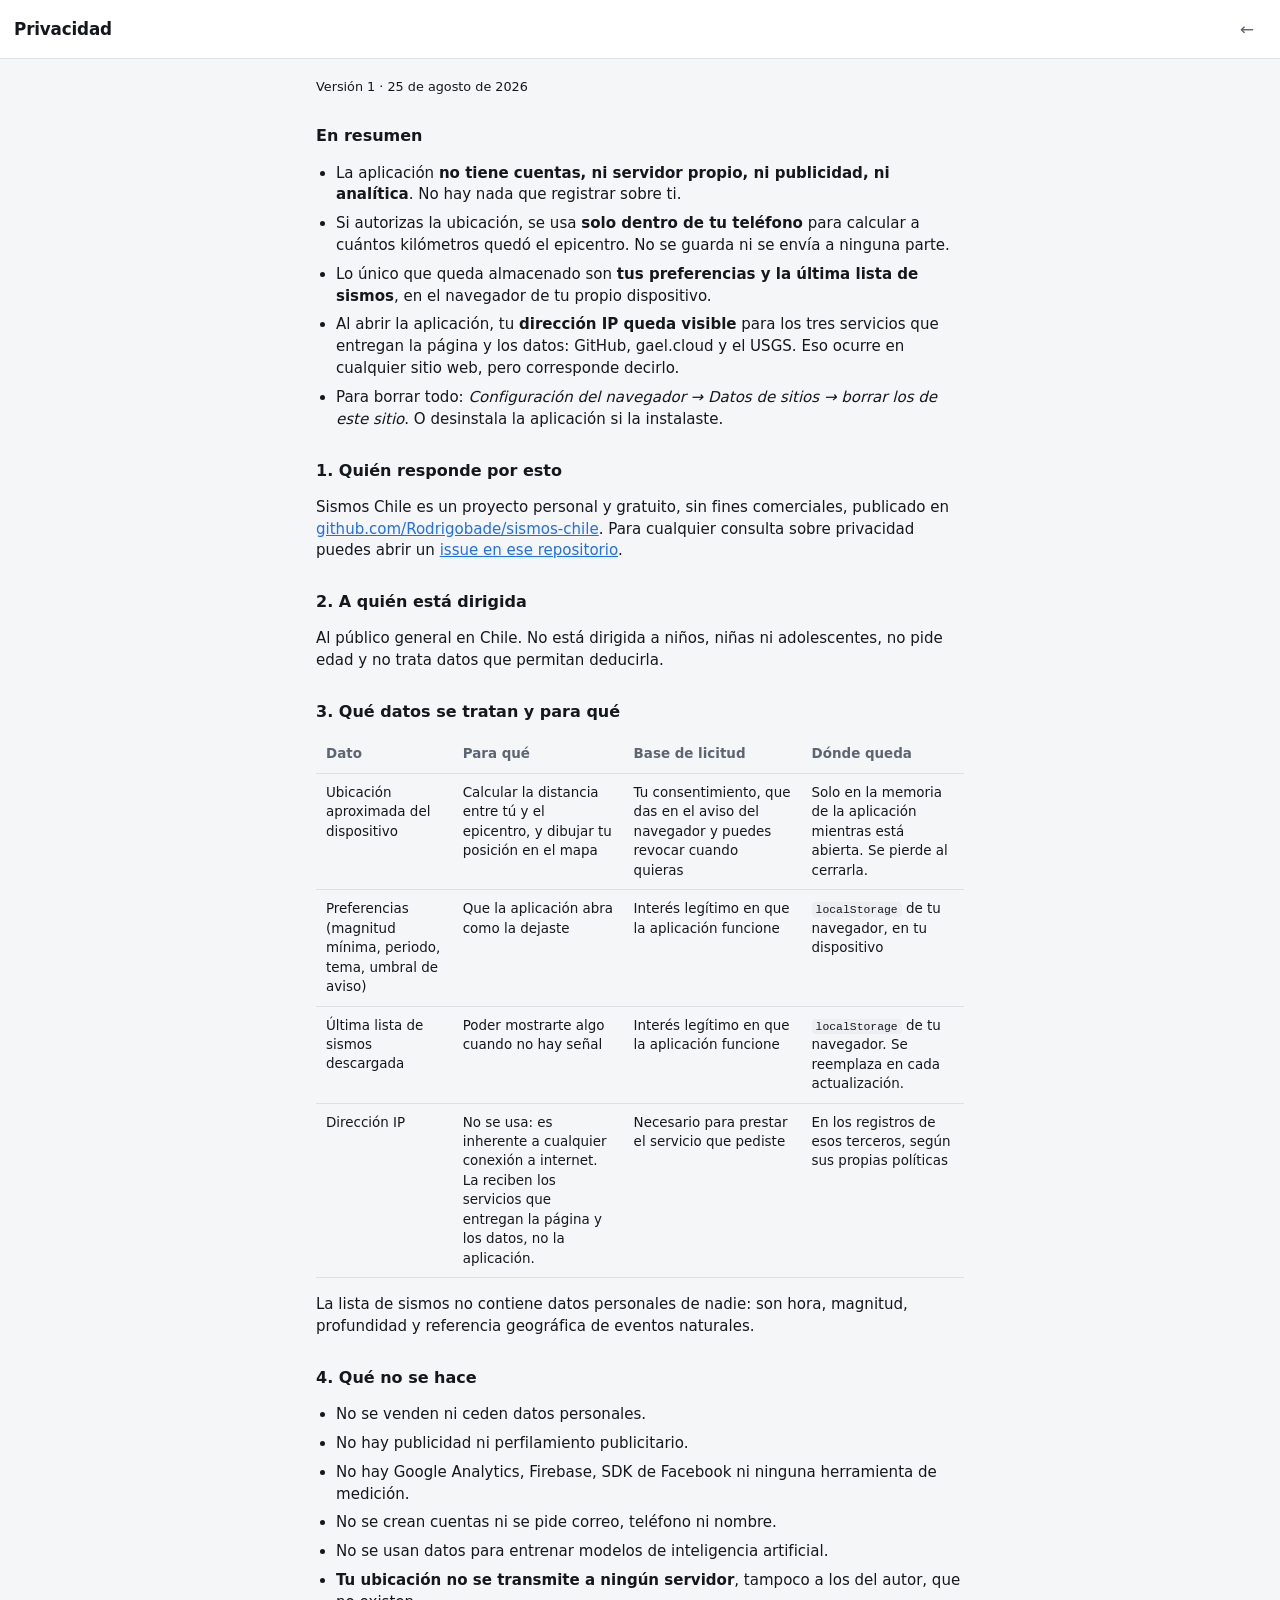
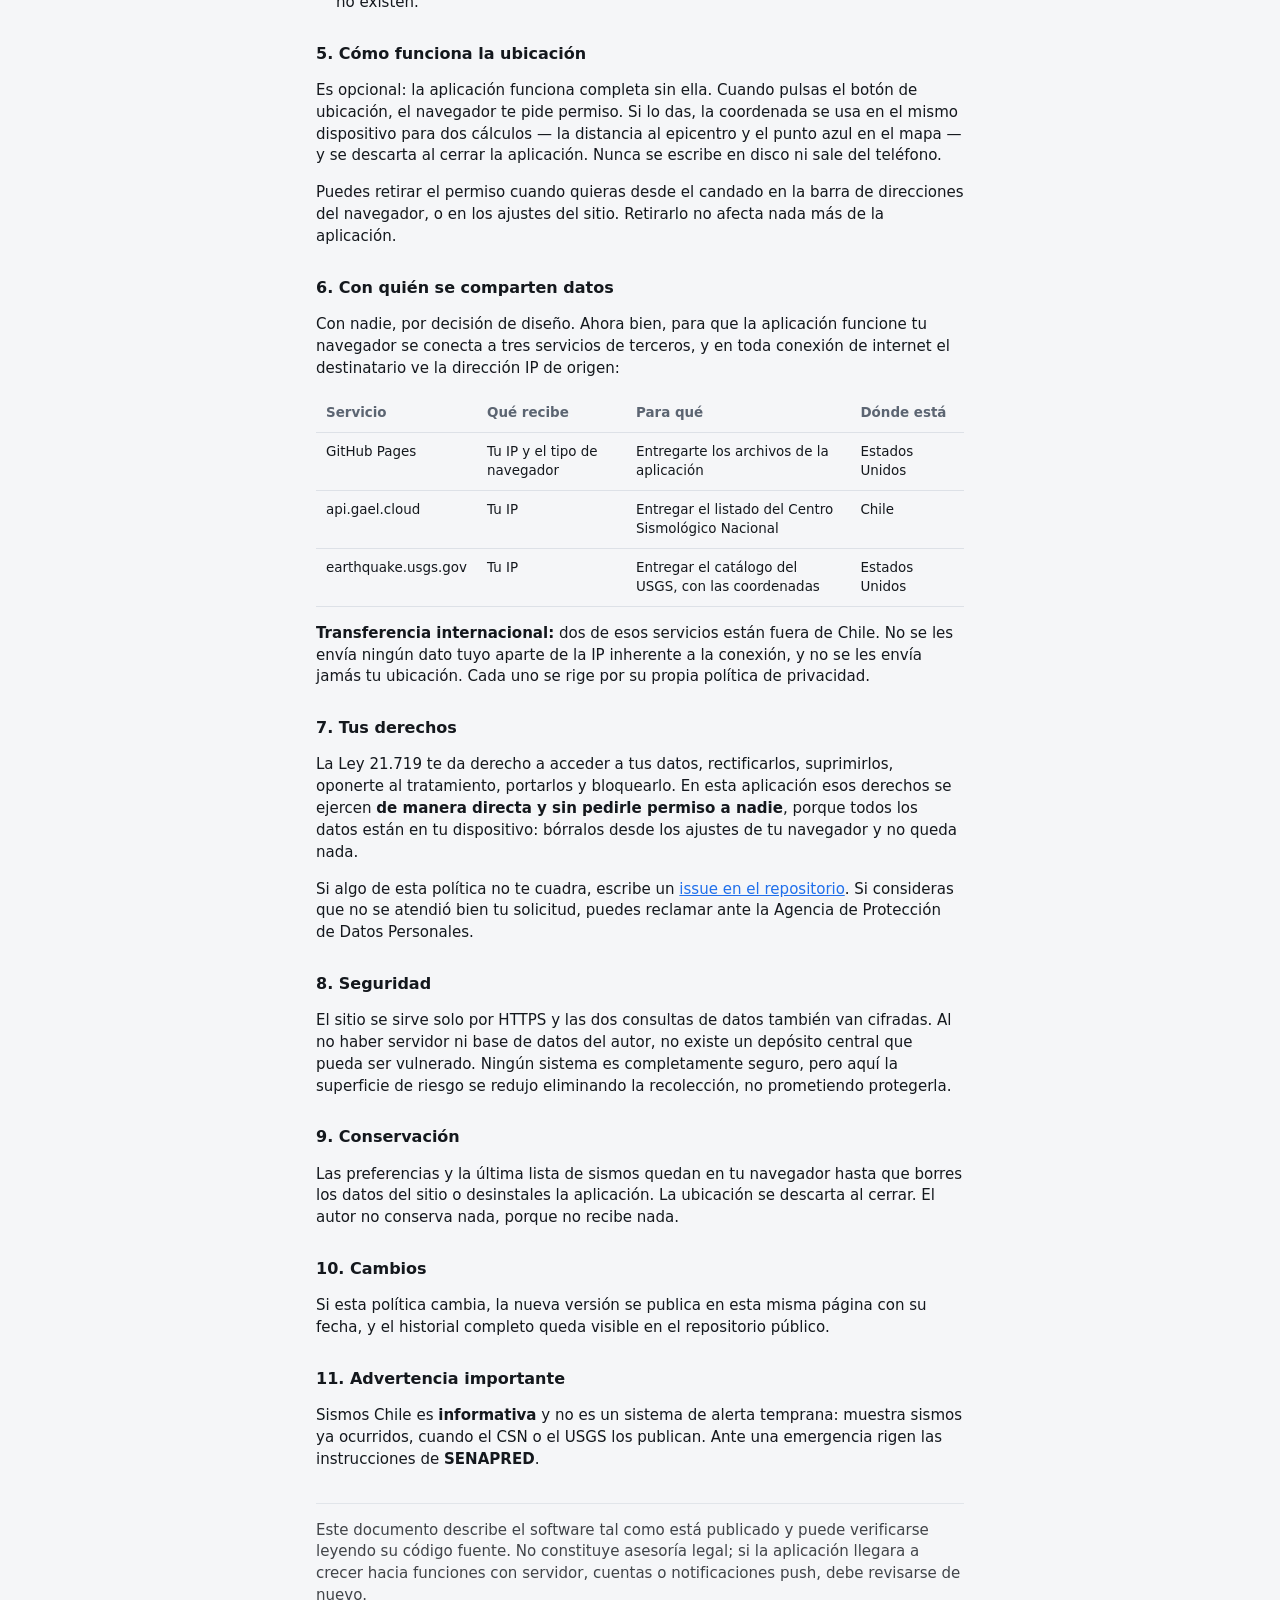
==== privacidad.html @ 43cea72b "feat: aviso de privacidad y consentimiento informado de ubicacion Pagina de privacidad derivada del " ====
<!DOCTYPE html>
<html lang="es-CL">
<head>
<meta charset="utf-8">
<meta name="viewport" content="width=device-width, initial-scale=1, viewport-fit=cover">
<title>Privacidad · Sismos Chile</title>
<meta name="description" content="Qué datos toca la aplicación Sismos Chile y qué no hace con ellos.">
<meta name="theme-color" content="#0f1216">
<link rel="icon" href="icono.svg" type="image/svg+xml">
<link rel="stylesheet" href="app.css">
</head>
<body>

<header class="barra">
  <h1>Privacidad</h1>
  <div class="barra-btns"><a class="icono" href="./" title="Volver" aria-label="Volver">←</a></div>
</header>

<main class="texto">

<p class="fecha">Versión 1 · 25 de agosto de 2026</p>

<h2>En resumen</h2>
<ul class="resumen-lista">
  <li>La aplicación <strong>no tiene cuentas, ni servidor propio, ni publicidad, ni analítica</strong>.
      No hay nada que registrar sobre ti.</li>
  <li>Si autorizas la ubicación, se usa <strong>solo dentro de tu teléfono</strong> para calcular a
      cuántos kilómetros quedó el epicentro. No se guarda ni se envía a ninguna parte.</li>
  <li>Lo único que queda almacenado son <strong>tus preferencias y la última lista de sismos</strong>,
      en el navegador de tu propio dispositivo.</li>
  <li>Al abrir la aplicación, tu <strong>dirección IP queda visible</strong> para los tres servicios
      que entregan la página y los datos: GitHub, gael.cloud y el USGS. Eso ocurre en cualquier
      sitio web, pero corresponde decirlo.</li>
  <li>Para borrar todo: <em>Configuración del navegador → Datos de sitios → borrar los de este
      sitio</em>. O desinstala la aplicación si la instalaste.</li>
</ul>

<h2>1. Quién responde por esto</h2>
<p>Sismos Chile es un proyecto personal y gratuito, sin fines comerciales, publicado en
   <a href="https://github.com/Rodrigobade/sismos-chile">github.com/Rodrigobade/sismos-chile</a>.
   Para cualquier consulta sobre privacidad puedes abrir un
   <a href="https://github.com/Rodrigobade/sismos-chile/issues">issue en ese repositorio</a>.</p>

<h2>2. A quién está dirigida</h2>
<p>Al público general en Chile. No está dirigida a niños, niñas ni adolescentes, no pide edad y no
   trata datos que permitan deducirla.</p>

<h2>3. Qué datos se tratan y para qué</h2>

<div class="tabla-scroll">
<table>
<thead>
  <tr><th>Dato</th><th>Para qué</th><th>Base de licitud</th><th>Dónde queda</th></tr>
</thead>
<tbody>
  <tr>
    <td>Ubicación aproximada del dispositivo</td>
    <td>Calcular la distancia entre tú y el epicentro, y dibujar tu posición en el mapa</td>
    <td>Tu consentimiento, que das en el aviso del navegador y puedes revocar cuando quieras</td>
    <td>Solo en la memoria de la aplicación mientras está abierta. Se pierde al cerrarla.</td>
  </tr>
  <tr>
    <td>Preferencias (magnitud mínima, periodo, tema, umbral de aviso)</td>
    <td>Que la aplicación abra como la dejaste</td>
    <td>Interés legítimo en que la aplicación funcione</td>
    <td><code>localStorage</code> de tu navegador, en tu dispositivo</td>
  </tr>
  <tr>
    <td>Última lista de sismos descargada</td>
    <td>Poder mostrarte algo cuando no hay señal</td>
    <td>Interés legítimo en que la aplicación funcione</td>
    <td><code>localStorage</code> de tu navegador. Se reemplaza en cada actualización.</td>
  </tr>
  <tr>
    <td>Dirección IP</td>
    <td>No se usa: es inherente a cualquier conexión a internet. La reciben los servicios
        que entregan la página y los datos, no la aplicación.</td>
    <td>Necesario para prestar el servicio que pediste</td>
    <td>En los registros de esos terceros, según sus propias políticas</td>
  </tr>
</tbody>
</table>
</div>

<p>La lista de sismos no contiene datos personales de nadie: son hora, magnitud, profundidad y
   referencia geográfica de eventos naturales.</p>

<h2>4. Qué no se hace</h2>
<ul>
  <li>No se venden ni ceden datos personales.</li>
  <li>No hay publicidad ni perfilamiento publicitario.</li>
  <li>No hay Google Analytics, Firebase, SDK de Facebook ni ninguna herramienta de medición.</li>
  <li>No se crean cuentas ni se pide correo, teléfono ni nombre.</li>
  <li>No se usan datos para entrenar modelos de inteligencia artificial.</li>
  <li><strong>Tu ubicación no se transmite a ningún servidor</strong>, tampoco a los del autor,
      que no existen.</li>
</ul>

<h2>5. Cómo funciona la ubicación</h2>
<p>Es opcional: la aplicación funciona completa sin ella. Cuando pulsas el botón de ubicación, el
   navegador te pide permiso. Si lo das, la coordenada se usa en el mismo dispositivo para dos
   cálculos — la distancia al epicentro y el punto azul en el mapa — y se descarta al cerrar la
   aplicación. Nunca se escribe en disco ni sale del teléfono.</p>
<p>Puedes retirar el permiso cuando quieras desde el candado en la barra de direcciones del
   navegador, o en los ajustes del sitio. Retirarlo no afecta nada más de la aplicación.</p>

<h2>6. Con quién se comparten datos</h2>
<p>Con nadie, por decisión de diseño. Ahora bien, para que la aplicación funcione tu navegador se
   conecta a tres servicios de terceros, y en toda conexión de internet el destinatario ve la
   dirección IP de origen:</p>

<div class="tabla-scroll">
<table>
<thead>
  <tr><th>Servicio</th><th>Qué recibe</th><th>Para qué</th><th>Dónde está</th></tr>
</thead>
<tbody>
  <tr>
    <td>GitHub Pages</td><td>Tu IP y el tipo de navegador</td>
    <td>Entregarte los archivos de la aplicación</td><td>Estados Unidos</td>
  </tr>
  <tr>
    <td>api.gael.cloud</td><td>Tu IP</td>
    <td>Entregar el listado del Centro Sismológico Nacional</td><td>Chile</td>
  </tr>
  <tr>
    <td>earthquake.usgs.gov</td><td>Tu IP</td>
    <td>Entregar el catálogo del USGS, con las coordenadas</td><td>Estados Unidos</td>
  </tr>
</tbody>
</table>
</div>

<p><strong>Transferencia internacional:</strong> dos de esos servicios están fuera de Chile. No se
   les envía ningún dato tuyo aparte de la IP inherente a la conexión, y no se les envía jamás tu
   ubicación. Cada uno se rige por su propia política de privacidad.</p>

<h2>7. Tus derechos</h2>
<p>La Ley 21.719 te da derecho a acceder a tus datos, rectificarlos, suprimirlos, oponerte al
   tratamiento, portarlos y bloquearlo. En esta aplicación esos derechos se ejercen <strong>de
   manera directa y sin pedirle permiso a nadie</strong>, porque todos los datos están en tu
   dispositivo: bórralos desde los ajustes de tu navegador y no queda nada.</p>
<p>Si algo de esta política no te cuadra, escribe un
   <a href="https://github.com/Rodrigobade/sismos-chile/issues">issue en el repositorio</a>.
   Si consideras que no se atendió bien tu solicitud, puedes reclamar ante la Agencia de
   Protección de Datos Personales.</p>

<h2>8. Seguridad</h2>
<p>El sitio se sirve solo por HTTPS y las dos consultas de datos también van cifradas. Al no haber
   servidor ni base de datos del autor, no existe un depósito central que pueda ser vulnerado.
   Ningún sistema es completamente seguro, pero aquí la superficie de riesgo se redujo eliminando
   la recolección, no prometiendo protegerla.</p>

<h2>9. Conservación</h2>
<p>Las preferencias y la última lista de sismos quedan en tu navegador hasta que borres los datos
   del sitio o desinstales la aplicación. La ubicación se descarta al cerrar. El autor no conserva
   nada, porque no recibe nada.</p>

<h2>10. Cambios</h2>
<p>Si esta política cambia, la nueva versión se publica en esta misma página con su fecha, y el
   historial completo queda visible en el repositorio público.</p>

<h2>11. Advertencia importante</h2>
<p>Sismos Chile es <strong>informativa</strong> y no es un sistema de alerta temprana: muestra
   sismos ya ocurridos, cuando el CSN o el USGS los publican. Ante una emergencia rigen las
   instrucciones de <strong>SENAPRED</strong>.</p>

<p class="fina aviso">Este documento describe el software tal como está publicado y puede
   verificarse leyendo su código fuente. No constituye asesoría legal; si la aplicación llegara a
   crecer hacia funciones con servidor, cuentas o notificaciones push, debe revisarse de nuevo.</p>

</main>
</body>
</html>
---- app.css ----
/* app.css — Sismos Chile */

:root {
  --fondo: #f5f6f8;
  --superficie: #ffffff;
  --superficie-2: #eceef2;
  --texto: #14181d;
  --texto-2: #5c6572;
  --borde: #dde1e7;
  --acento: #1f6feb;
  --mar: #dfe6ee;
  --tierra: #c9d2dc;
  --n1: #4f9d69;
  --n2: #b9a227;
  --n3: #d9822b;
  --n4: #d95c2b;
  --n5: #c62f2f;
  --n6: #8b1a5a;
  --sombra: 0 1px 3px rgba(20,24,29,.10), 0 6px 20px rgba(20,24,29,.06);
}

@media (prefers-color-scheme: dark) {
  :root:not([data-tema="light"]) {
    --fondo: #0f1216;
    --superficie: #171c22;
    --superficie-2: #1f262e;
    --texto: #e8ecf1;
    --texto-2: #98a3b0;
    --borde: #2a323b;
    --acento: #5a9bff;
    --mar: #131920;
    --tierra: #2b3540;
    --n1: #58b47a;
    --n2: #d4bb37;
    --n3: #eb9a45;
    --n4: #f0703c;
    --n5: #e64848;
    --n6: #e0508f;
    --sombra: 0 1px 3px rgba(0,0,0,.5), 0 8px 24px rgba(0,0,0,.35);
  }
}

:root[data-tema="dark"] {
  --fondo: #0f1216;
  --superficie: #171c22;
  --superficie-2: #1f262e;
  --texto: #e8ecf1;
  --texto-2: #98a3b0;
  --borde: #2a323b;
  --acento: #5a9bff;
  --mar: #131920;
  --tierra: #2b3540;
  --n1: #58b47a;
  --n2: #d4bb37;
  --n3: #eb9a45;
  --n4: #f0703c;
  --n5: #e64848;
  --n6: #e0508f;
  --sombra: 0 1px 3px rgba(0,0,0,.5), 0 8px 24px rgba(0,0,0,.35);
}

* { box-sizing: border-box; }

body {
  margin: 0;
  padding: 0 0 env(safe-area-inset-bottom);
  background: var(--fondo);
  color: var(--texto);
  font: 16px/1.45 system-ui, -apple-system, "Segoe UI", Roboto, sans-serif;
  -webkit-text-size-adjust: 100%;
}

main { max-width: 720px; margin: 0 auto; padding: 0 14px 32px; }

/* ---- barra ---- */

.barra {
  position: sticky; top: 0; z-index: 10;
  display: flex; align-items: center; justify-content: space-between;
  gap: 10px;
  padding: max(10px, env(safe-area-inset-top)) 14px 10px;
  background: var(--superficie);
  border-bottom: 1px solid var(--borde);
}

.barra h1 { margin: 0; font-size: 1.05rem; font-weight: 650; letter-spacing: -.01em; }
.barra-btns { display: flex; gap: 4px; }

.icono {
  width: 38px; height: 38px;
  display: grid; place-items: center;
  font-size: 1.05rem; line-height: 1;
  color: var(--texto-2);
  background: transparent;
  border: 1px solid transparent;
  border-radius: 10px;
  cursor: pointer;
}
.icono:hover, .icono:focus-visible { background: var(--superficie-2); color: var(--texto); }

.estado {
  max-width: 720px;
  margin: 0 auto;
  padding: 8px 14px 0;
  font-size: .8rem;
  color: var(--texto-2);
  min-height: 1.6em;
}
.estado.alerta { color: var(--n4); }

/* ---- último sismo ---- */

.resumen { margin: 12px 0 16px; }

.ultimo {
  display: grid;
  grid-template-columns: auto 1fr;
  grid-template-areas: "mag etq" "mag lugar" "mag meta";
  gap: 0 16px;
  width: 100%;
  padding: 16px 18px;
  text-align: left;
  background: var(--superficie);
  border: 1px solid var(--borde);
  border-left: 5px solid var(--nivel, var(--borde));
  border-radius: 14px;
  box-shadow: var(--sombra);
  color: inherit;
  cursor: pointer;
  font: inherit;
}
.ultimo.n1 { --nivel: var(--n1); } .ultimo.n2 { --nivel: var(--n2); }
.ultimo.n3 { --nivel: var(--n3); } .ultimo.n4 { --nivel: var(--n4); }
.ultimo.n5 { --nivel: var(--n5); } .ultimo.n6 { --nivel: var(--n6); }

.ultimo-etq   { grid-area: etq; font-size: .72rem; text-transform: uppercase;
                letter-spacing: .08em; color: var(--texto-2); }
.ultimo-mag   { grid-area: mag; align-self: center;
                font-size: 2.9rem; font-weight: 700; line-height: 1;
                font-variant-numeric: tabular-nums; color: var(--nivel); }
.ultimo-lugar { grid-area: lugar; font-size: 1.05rem; font-weight: 600; margin: 2px 0; }
.ultimo-meta  { grid-area: meta; font-size: .82rem; color: var(--texto-2); }
.dist { color: var(--acento); }

.conteo { margin: 10px 2px 0; font-size: .8rem; color: var(--texto-2); }
.vacio  { color: var(--texto-2); font-size: .9rem; }

/* ---- mapa ---- */

.mapa-caja {
  position: relative;
  background: var(--mar);
  border: 1px solid var(--borde);
  border-radius: 14px;
  overflow: hidden;
  margin-bottom: 16px;
}

#mapa {
  display: block;
  width: 100%;
  height: min(58vh, 460px);
  touch-action: none;
  cursor: grab;
}

.tierra { fill: var(--tierra); stroke: var(--borde); stroke-width: .6; }
.ciudad { fill: var(--texto-2); opacity: .65; }
.etq    { fill: var(--texto-2); font-size: 7px; opacity: .8;
          font-family: system-ui, sans-serif; }

.pt { stroke: var(--fondo); stroke-width: .5; cursor: pointer; }
.pt.n1 { fill: var(--n1); } .pt.n2 { fill: var(--n2); } .pt.n3 { fill: var(--n3); }
.pt.n4 { fill: var(--n4); } .pt.n5 { fill: var(--n5); } .pt.n6 { fill: var(--n6); }
.pt.estimado { fill-opacity: .35; stroke: currentColor; stroke-dasharray: 1 1; }
.pt.n1.estimado { color: var(--n1); } .pt.n2.estimado { color: var(--n2); }
.pt.n3.estimado { color: var(--n3); } .pt.n4.estimado { color: var(--n4); }
.pt.n5.estimado { color: var(--n5); } .pt.n6.estimado { color: var(--n6); }

.yo { fill: var(--acento); stroke: var(--superficie); stroke-width: 1; }

.mapa-btns {
  position: absolute; top: 8px; right: 8px;
  display: flex; flex-direction: column; gap: 4px;
}
.mapa-btns .icono {
  width: 32px; height: 32px;
  background: var(--superficie);
  border: 1px solid var(--borde);
}

.leyenda {
  position: absolute; left: 8px; bottom: 8px;
  display: flex; gap: 10px;
  margin: 0; padding: 6px 9px;
  list-style: none;
  font-size: .68rem;
  color: var(--texto-2);
  background: var(--superficie);
  border: 1px solid var(--borde);
  border-radius: 8px;
}
.leyenda li { display: flex; align-items: center; gap: 4px; }
.leyenda i { width: 8px; height: 8px; border-radius: 50%; }
.leyenda .n1 { background: var(--n1); } .leyenda .n2 { background: var(--n2); }
.leyenda .n3 { background: var(--n3); } .leyenda .n4 { background: var(--n4); }
.leyenda .n5 { background: var(--n5); }

/* ---- filtros ---- */

.filtros {
  display: grid;
  grid-template-columns: 1fr 1fr;
  gap: 12px;
  margin-bottom: 14px;
}
@media (max-width: 460px) { .filtros { grid-template-columns: 1fr; } }

.filtro { display: block; font-size: .8rem; color: var(--texto-2); }
.filtro > span { display: block; margin-bottom: 5px; }
.filtro b { color: var(--texto); font-variant-numeric: tabular-nums; }
.filtro input[type=range] { width: 100%; accent-color: var(--acento); }
.filtro select {
  width: 100%; padding: 9px 10px;
  font: inherit; font-size: .9rem;
  color: var(--texto);
  background: var(--superficie);
  border: 1px solid var(--borde);
  border-radius: 9px;
}

.check { display: flex; align-items: flex-start; gap: 9px; margin: 14px 0; font-size: .9rem; }
.check input { margin-top: 3px; accent-color: var(--acento); }

/* ---- lista ---- */

.lista {
  background: var(--superficie);
  border: 1px solid var(--borde);
  border-radius: 14px;
  overflow: hidden;
}

.fila {
  display: flex; align-items: center; gap: 12px;
  width: 100%;
  padding: 11px 14px;
  text-align: left;
  background: none;
  border: 0;
  border-bottom: 1px solid var(--borde);
  color: inherit;
  font: inherit;
  cursor: pointer;
}
.fila:last-child { border-bottom: 0; }
.fila:hover, .fila:focus-visible { background: var(--superficie-2); }

.mag {
  flex: 0 0 46px;
  padding: 5px 0;
  text-align: center;
  font-size: 1rem; font-weight: 700;
  font-variant-numeric: tabular-nums;
  color: #fff;
  border-radius: 8px;
}
.mag.n1 { background: var(--n1); } .mag.n2 { background: var(--n2); }
.mag.n3 { background: var(--n3); } .mag.n4 { background: var(--n4); }
.mag.n5 { background: var(--n5); } .mag.n6 { background: var(--n6); }

.fila-txt { flex: 1 1 auto; min-width: 0; display: block; }
.lugar { display: block; font-size: .93rem; font-weight: 550;
         overflow: hidden; text-overflow: ellipsis; white-space: nowrap; }
.meta  { display: block; font-size: .76rem; color: var(--texto-2); }
.hace  { flex: 0 0 auto; font-size: .74rem; color: var(--texto-2); white-space: nowrap; }

.badge {
  display: inline-block;
  padding: 0 5px;
  font-size: .64rem; font-weight: 600; letter-spacing: .04em;
  color: var(--texto-2);
  background: var(--superficie-2);
  border: 1px solid var(--borde);
  border-radius: 5px;
}

/* ---- pie ---- */

footer {
  max-width: 720px;
  margin: 0 auto;
  padding: 0 14px 40px;
  font-size: .76rem;
  color: var(--texto-2);
}
footer p { margin: 0 0 8px; }
.fina { opacity: .8; }

/* ---- diálogos ---- */

dialog {
  width: min(520px, calc(100vw - 24px));
  padding: 22px;
  color: var(--texto);
  background: var(--superficie);
  border: 1px solid var(--borde);
  border-radius: 16px;
  box-shadow: var(--sombra);
}
dialog::backdrop { background: rgba(0,0,0,.5); }
dialog h2 { margin: 0 0 12px; font-size: 1.05rem; }

.cerrar {
  position: absolute; top: 10px; right: 12px;
  width: 32px; height: 32px;
  font-size: 1.3rem; line-height: 1;
  color: var(--texto-2);
  background: none; border: 0; border-radius: 8px;
  cursor: pointer;
}
.cerrar:hover { background: var(--superficie-2); }

.det-cab { display: flex; align-items: baseline; gap: 10px; margin-bottom: 6px; }
.det-cab.n1 { --nivel: var(--n1); } .det-cab.n2 { --nivel: var(--n2); }
.det-cab.n3 { --nivel: var(--n3); } .det-cab.n4 { --nivel: var(--n4); }
.det-cab.n5 { --nivel: var(--n5); } .det-cab.n6 { --nivel: var(--n6); }
.det-mag { font-size: 2.6rem; font-weight: 700; line-height: 1;
           font-variant-numeric: tabular-nums; color: var(--nivel); }
.det-nivel { font-size: .85rem; text-transform: uppercase; letter-spacing: .07em;
             color: var(--nivel); }

#detalle h2 { margin: 0 0 14px; font-size: 1.1rem; }
dl { margin: 0; }
.dato { display: flex; justify-content: space-between; gap: 14px;
        padding: 9px 0; border-bottom: 1px solid var(--borde); }
.dato dt { font-size: .84rem; color: var(--texto-2); }
.dato dd { margin: 0; font-size: .9rem; text-align: right;
           font-variant-numeric: tabular-nums; }
.dato em { color: var(--texto-2); font-size: .8rem; }

.det-acciones { display: flex; gap: 8px; margin-top: 16px; }
.btn {
  flex: 1;
  padding: 11px 14px;
  text-align: center; text-decoration: none;
  font: inherit; font-size: .9rem; font-weight: 550;
  color: var(--texto);
  background: var(--superficie-2);
  border: 1px solid var(--borde);
  border-radius: 10px;
  cursor: pointer;
}
.btn:hover { border-color: var(--acento); color: var(--acento); }

/* ---- página de privacidad ---- */

.texto { max-width: 680px; margin: 0 auto; padding: 6px 16px 48px; font-size: .94rem; }
.texto h2 { margin: 28px 0 10px; font-size: 1rem; font-weight: 650; }
.texto p, .texto li { color: var(--texto); }
.texto ul { padding-left: 20px; }
.texto li { margin-bottom: 7px; }
.texto a { color: var(--acento); }
.texto code { padding: 1px 4px; font-size: .85em;
              background: var(--superficie-2); border-radius: 4px; }
.fecha { color: var(--texto-2); font-size: .8rem; }
.resumen-lista { padding-left: 20px; }
.aviso { margin-top: 32px; padding-top: 16px; border-top: 1px solid var(--borde); }

.tabla-scroll { overflow-x: auto; margin: 12px 0 16px; }
.texto table { width: 100%; min-width: 520px; border-collapse: collapse; font-size: .84rem; }
.texto th, .texto td { padding: 9px 10px; text-align: left; vertical-align: top;
                       border-bottom: 1px solid var(--borde); }
.texto th { color: var(--texto-2); font-weight: 600; white-space: nowrap; }

.barra a.icono { text-decoration: none; }

@media (prefers-reduced-motion: no-preference) {
  .fila, .btn, .icono { transition: background-color .12s ease, color .12s ease; }
}
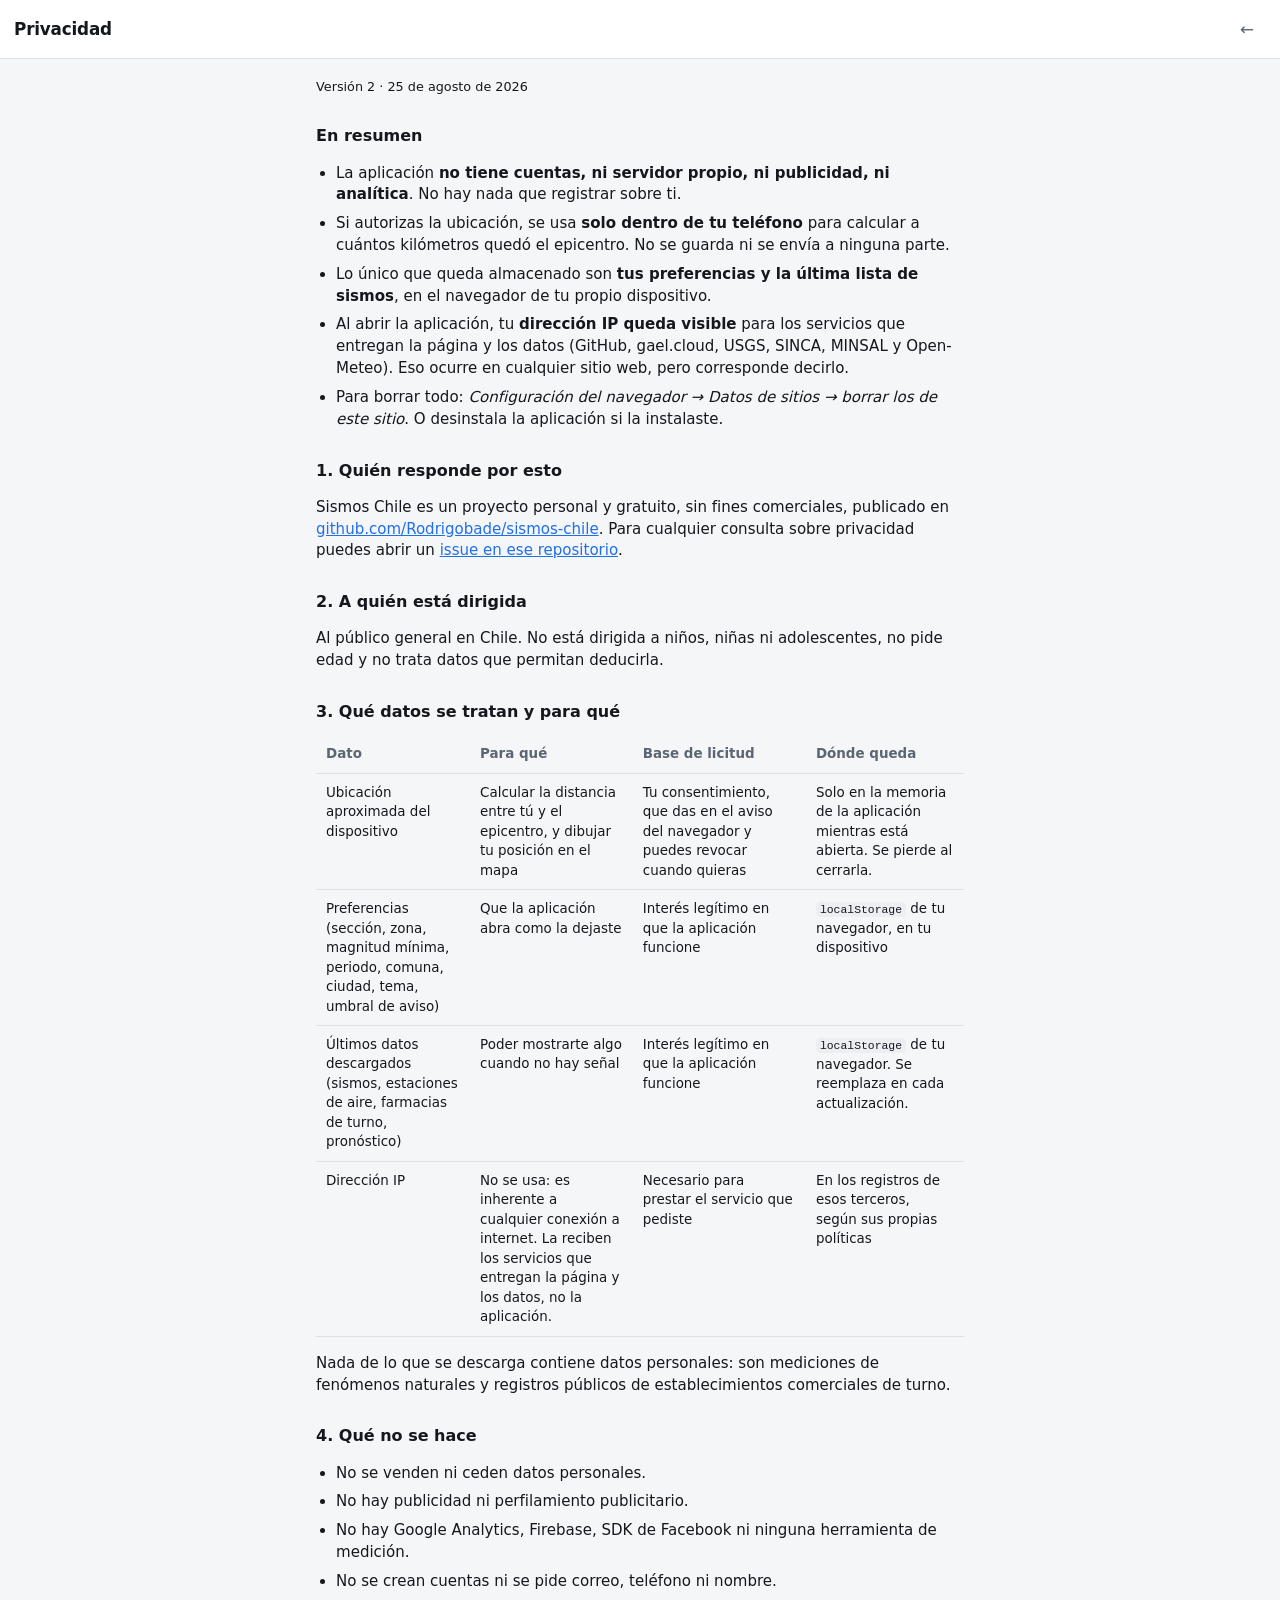
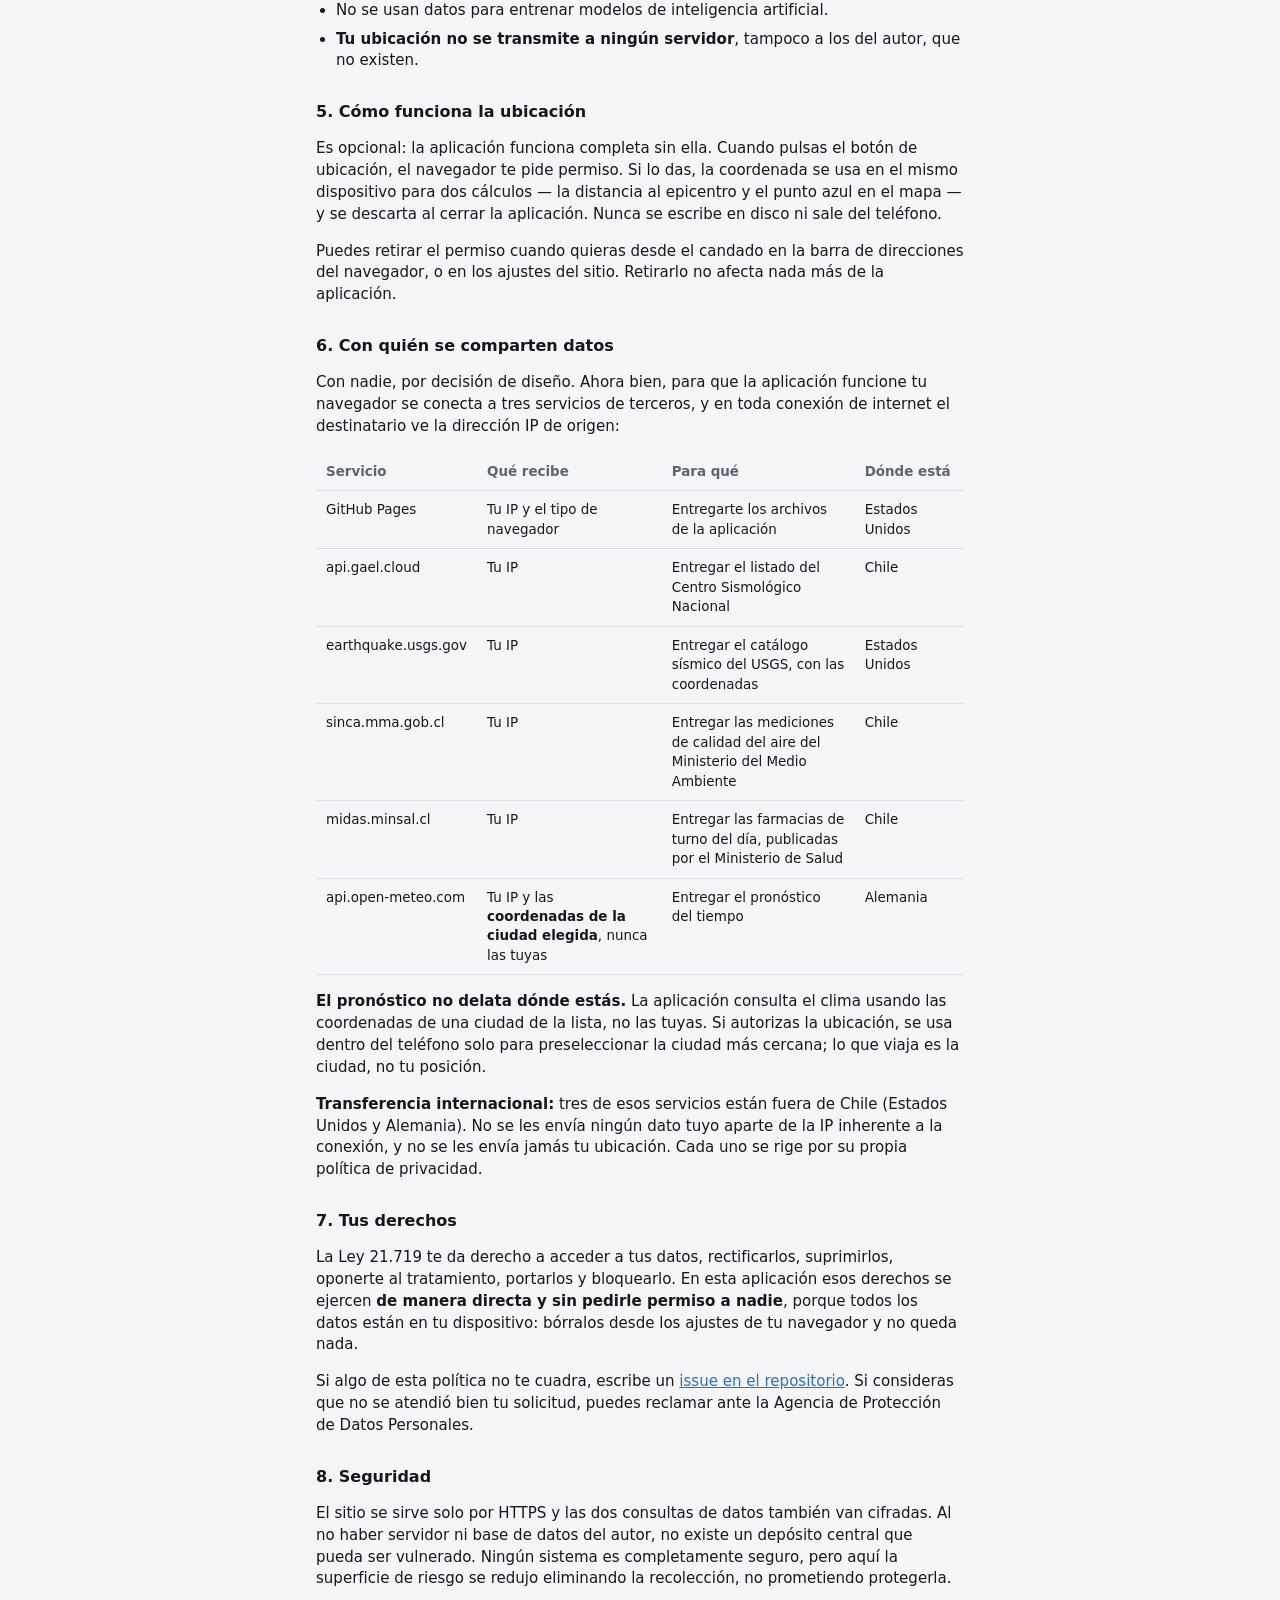
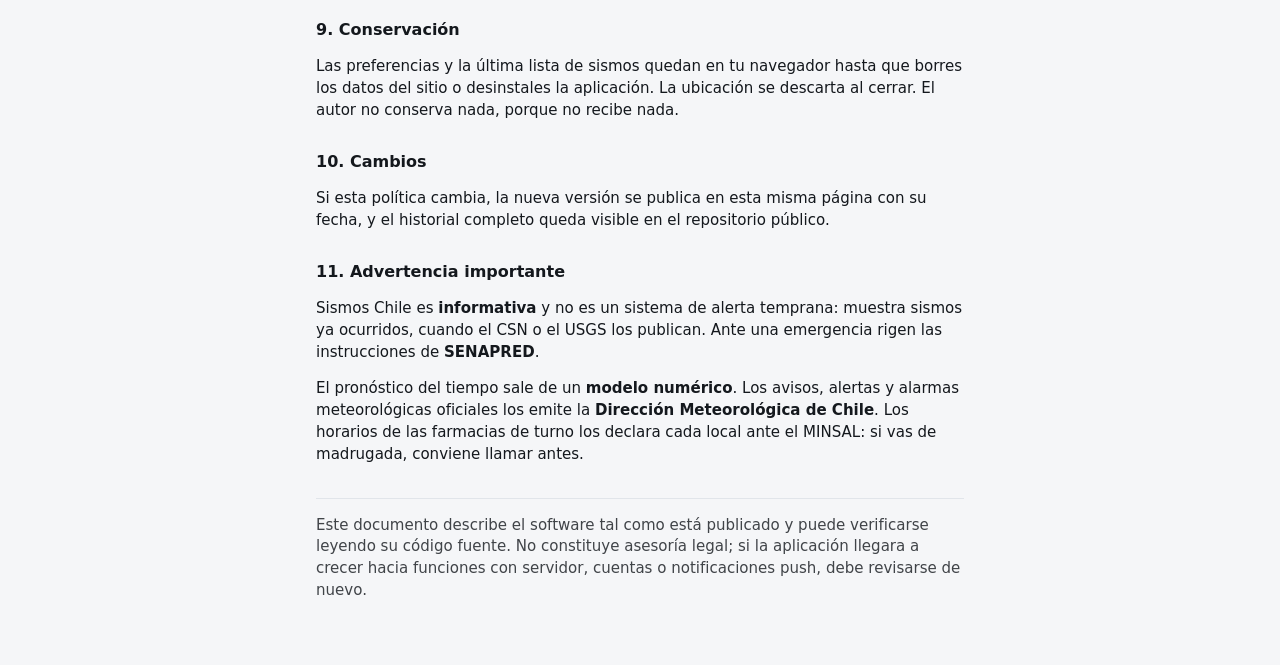
==== commit 72b8809d: "feat: farmacias de turno, clima y sismos del mundo Las secciones ahora se inscriben solas con regist" ====
--- a/privacidad.html
+++ b/privacidad.html
@@ -18,7 +18,7 @@
 
 <main class="texto">
 
-<p class="fecha">Versión 1 · 25 de agosto de 2026</p>
+<p class="fecha">Versión 2 · 25 de agosto de 2026</p>
 
 <h2>En resumen</h2>
 <ul class="resumen-lista">
@@ -28,9 +28,9 @@
       cuántos kilómetros quedó el epicentro. No se guarda ni se envía a ninguna parte.</li>
   <li>Lo único que queda almacenado son <strong>tus preferencias y la última lista de sismos</strong>,
       en el navegador de tu propio dispositivo.</li>
-  <li>Al abrir la aplicación, tu <strong>dirección IP queda visible</strong> para los tres servicios
-      que entregan la página y los datos: GitHub, gael.cloud y el USGS. Eso ocurre en cualquier
-      sitio web, pero corresponde decirlo.</li>
+  <li>Al abrir la aplicación, tu <strong>dirección IP queda visible</strong> para los servicios
+      que entregan la página y los datos (GitHub, gael.cloud, USGS, SINCA, MINSAL y Open-Meteo).
+      Eso ocurre en cualquier sitio web, pero corresponde decirlo.</li>
   <li>Para borrar todo: <em>Configuración del navegador → Datos de sitios → borrar los de este
       sitio</em>. O desinstala la aplicación si la instalaste.</li>
 </ul>
@@ -60,13 +60,13 @@
     <td>Solo en la memoria de la aplicación mientras está abierta. Se pierde al cerrarla.</td>
   </tr>
   <tr>
-    <td>Preferencias (magnitud mínima, periodo, tema, umbral de aviso)</td>
+    <td>Preferencias (sección, zona, magnitud mínima, periodo, comuna, ciudad, tema, umbral de aviso)</td>
     <td>Que la aplicación abra como la dejaste</td>
     <td>Interés legítimo en que la aplicación funcione</td>
     <td><code>localStorage</code> de tu navegador, en tu dispositivo</td>
   </tr>
   <tr>
-    <td>Última lista de sismos descargada</td>
+    <td>Últimos datos descargados (sismos, estaciones de aire, farmacias de turno, pronóstico)</td>
     <td>Poder mostrarte algo cuando no hay señal</td>
     <td>Interés legítimo en que la aplicación funcione</td>
     <td><code>localStorage</code> de tu navegador. Se reemplaza en cada actualización.</td>
@@ -82,8 +82,8 @@
 </table>
 </div>
 
-<p>La lista de sismos no contiene datos personales de nadie: son hora, magnitud, profundidad y
-   referencia geográfica de eventos naturales.</p>
+<p>Nada de lo que se descarga contiene datos personales: son mediciones de fenómenos naturales y
+   registros públicos de establecimientos comerciales de turno.</p>
 
 <h2>4. Qué no se hace</h2>
 <ul>
@@ -125,15 +125,36 @@
   </tr>
   <tr>
     <td>earthquake.usgs.gov</td><td>Tu IP</td>
-    <td>Entregar el catálogo del USGS, con las coordenadas</td><td>Estados Unidos</td>
+    <td>Entregar el catálogo sísmico del USGS, con las coordenadas</td><td>Estados Unidos</td>
+  </tr>
+  <tr>
+    <td>sinca.mma.gob.cl</td><td>Tu IP</td>
+    <td>Entregar las mediciones de calidad del aire del Ministerio del Medio Ambiente</td>
+    <td>Chile</td>
+  </tr>
+  <tr>
+    <td>midas.minsal.cl</td><td>Tu IP</td>
+    <td>Entregar las farmacias de turno del día, publicadas por el Ministerio de Salud</td>
+    <td>Chile</td>
+  </tr>
+  <tr>
+    <td>api.open-meteo.com</td>
+    <td>Tu IP y las <strong>coordenadas de la ciudad elegida</strong>, nunca las tuyas</td>
+    <td>Entregar el pronóstico del tiempo</td><td>Alemania</td>
   </tr>
 </tbody>
 </table>
 </div>
 
-<p><strong>Transferencia internacional:</strong> dos de esos servicios están fuera de Chile. No se
-   les envía ningún dato tuyo aparte de la IP inherente a la conexión, y no se les envía jamás tu
-   ubicación. Cada uno se rige por su propia política de privacidad.</p>
+<p><strong>El pronóstico no delata dónde estás.</strong> La aplicación consulta el clima usando las
+   coordenadas de una ciudad de la lista, no las tuyas. Si autorizas la ubicación, se usa dentro
+   del teléfono solo para preseleccionar la ciudad más cercana; lo que viaja es la ciudad, no tu
+   posición.</p>
+
+<p><strong>Transferencia internacional:</strong> tres de esos servicios están fuera de Chile
+   (Estados Unidos y Alemania). No se les envía ningún dato tuyo aparte de la IP inherente a la
+   conexión, y no se les envía jamás tu ubicación. Cada uno se rige por su propia política de
+   privacidad.</p>
 
 <h2>7. Tus derechos</h2>
 <p>La Ley 21.719 te da derecho a acceder a tus datos, rectificarlos, suprimirlos, oponerte al
@@ -164,6 +185,10 @@
 <p>Sismos Chile es <strong>informativa</strong> y no es un sistema de alerta temprana: muestra
    sismos ya ocurridos, cuando el CSN o el USGS los publican. Ante una emergencia rigen las
    instrucciones de <strong>SENAPRED</strong>.</p>
+<p>El pronóstico del tiempo sale de un <strong>modelo numérico</strong>. Los avisos, alertas y
+   alarmas meteorológicas oficiales los emite la <strong>Dirección Meteorológica de Chile</strong>.
+   Los horarios de las farmacias de turno los declara cada local ante el MINSAL: si vas de
+   madrugada, conviene llamar antes.</p>
 
 <p class="fina aviso">Este documento describe el software tal como está publicado y puede
    verificarse leyendo su código fuente. No constituye asesoría legal; si la aplicación llegara a
--- a/app.css
+++ b/app.css
@@ -98,6 +98,35 @@
 }
 .icono:hover, .icono:focus-visible { background: var(--superficie-2); color: var(--texto); }
 
+/* ---- pestañas ---- */
+
+.pestanias {
+  position: sticky; top: 58px; z-index: 9;
+  display: flex; gap: 4px;
+  max-width: 720px;
+  margin: 0 auto;
+  padding: 8px 14px 0;
+}
+@media (min-width: 748px) { .pestanias { padding-left: 0; padding-right: 0; } }
+
+.pestania {
+  flex: 1;
+  padding: 9px 12px;
+  font: inherit; font-size: .88rem; font-weight: 550;
+  color: var(--texto-2);
+  background: var(--superficie);
+  border: 1px solid var(--borde);
+  border-radius: 10px;
+  cursor: pointer;
+}
+.pestania[aria-selected="true"] {
+  color: var(--fondo);
+  background: var(--texto);
+  border-color: var(--texto);
+}
+
+.panel[hidden] { display: none; }
+
 .estado {
   max-width: 720px;
   margin: 0 auto;
@@ -378,3 +407,89 @@
 @media (prefers-reduced-motion: no-preference) {
   .fila, .btn, .icono { transition: background-color .12s ease, color .12s ease; }
 }
+
+/* ---- estaciones sin medición ---- */
+
+.pt.sin  { fill: var(--texto-2); fill-opacity: .35; }
+.mag.sin { color: var(--texto-2); background: var(--superficie-2);
+           border: 1px solid var(--borde); }
+.ultimo.sin, .det-cab.sin { --nivel: var(--texto-2); }
+.leyenda .n6 { background: var(--n6); }
+
+/* ---- pestañas con scroll cuando no caben ---- */
+
+.pestanias { overflow-x: auto; scrollbar-width: none; }
+.pestanias::-webkit-scrollbar { display: none; }
+.pestania { flex: 0 0 auto; white-space: nowrap; }
+
+.filtros-3 { grid-template-columns: repeat(3, 1fr); }
+@media (max-width: 620px) { .filtros-3 { grid-template-columns: 1fr; } }
+
+.check-filtro .check { margin: 0; padding: 7px 0; font-size: .85rem; }
+.mapa-caja[hidden] { display: none; }
+
+/* ---- clima ---- */
+
+.clima-ahora {
+  padding: 18px;
+  background: var(--superficie);
+  border: 1px solid var(--borde);
+  border-radius: 14px;
+  box-shadow: var(--sombra);
+}
+
+.clima-cab { display: flex; align-items: center; gap: 14px; flex-wrap: wrap; }
+.clima-icono { font-size: 2.6rem; line-height: 1; }
+.clima-temp  { display: block; font-size: 2.6rem; font-weight: 700; line-height: 1;
+               font-variant-numeric: tabular-nums; }
+.clima-cond  { display: block; font-size: .88rem; color: var(--texto-2); margin-top: 3px; }
+.clima-lugar { margin-left: auto; font-size: .9rem; font-weight: 600; color: var(--texto-2); }
+
+.clima-datos {
+  display: grid; grid-template-columns: repeat(3, 1fr); gap: 8px;
+  margin-top: 16px;
+}
+@media (max-width: 420px) { .clima-datos { grid-template-columns: repeat(2, 1fr); } }
+
+.clima-celda {
+  padding: 10px;
+  background: var(--superficie-2);
+  border-radius: 10px;
+  text-align: center;
+}
+.cv { display: block; font-size: 1.05rem; font-weight: 650; font-variant-numeric: tabular-nums; }
+.ce { display: block; font-size: .72rem; color: var(--texto-2); margin-top: 2px; }
+
+.pronostico {
+  background: var(--superficie);
+  border: 1px solid var(--borde);
+  border-radius: 14px;
+  overflow: hidden;
+}
+.dia {
+  display: grid;
+  grid-template-columns: 1fr auto 3.4rem 4.6rem;
+  align-items: center; gap: 10px;
+  padding: 11px 14px;
+  border-bottom: 1px solid var(--borde);
+}
+.dia:last-child { border-bottom: 0; }
+.dia-nombre { font-size: .9rem; font-weight: 550; text-transform: capitalize; }
+.dia-icono  { font-size: 1.2rem; }
+.dia-lluvia { font-size: .78rem; color: var(--acento); text-align: right;
+              font-variant-numeric: tabular-nums; }
+.dia-temps  { text-align: right; font-size: .9rem; font-variant-numeric: tabular-nums; }
+.dia-temps span { color: var(--texto-2); }
+
+.avisos {
+  margin-bottom: 14px;
+  padding: 14px 16px;
+  background: var(--superficie);
+  border: 1px solid var(--borde);
+  border-left: 5px solid var(--n3);
+  border-radius: 12px;
+  font-size: .88rem;
+}
+.avisos ul { margin: 8px 0; padding-left: 20px; }
+.avisos li { margin-bottom: 4px; }
+.avisos .fina { margin: 8px 0 0; font-size: .76rem; color: var(--texto-2); }
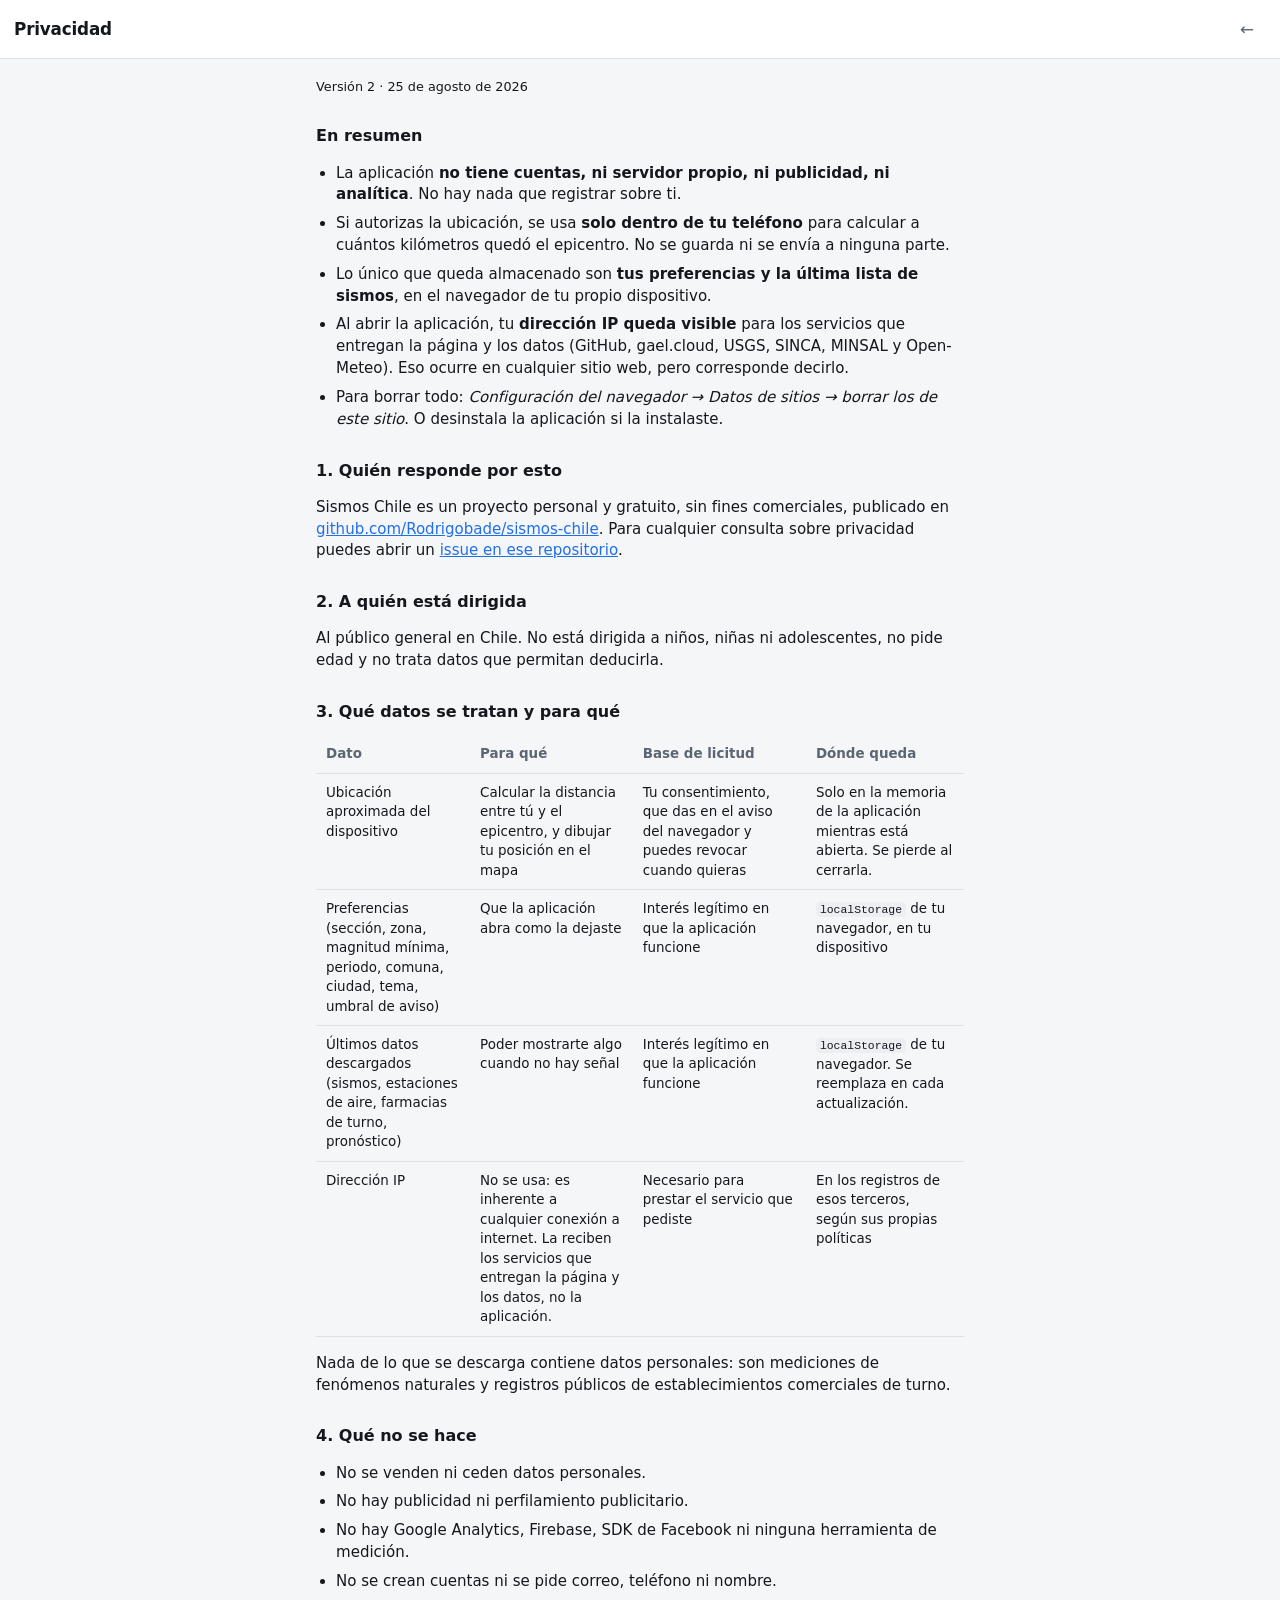
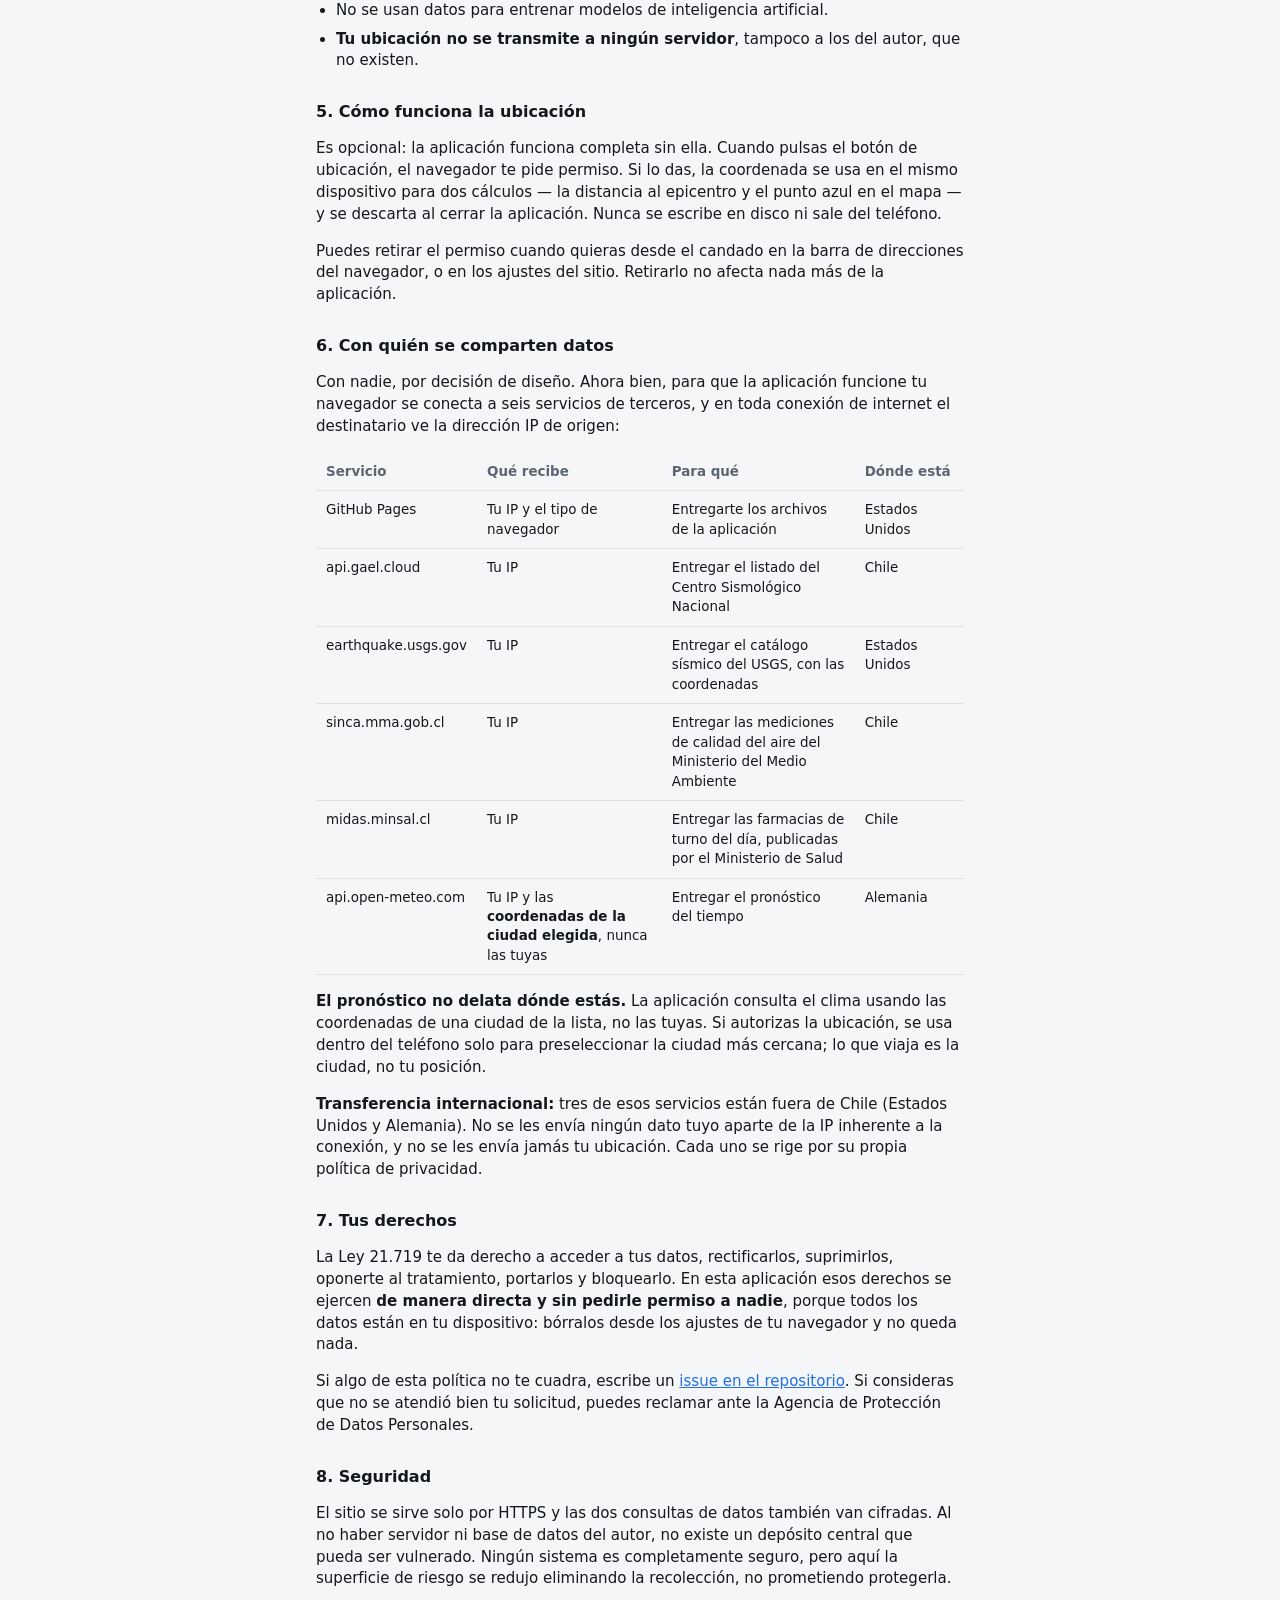
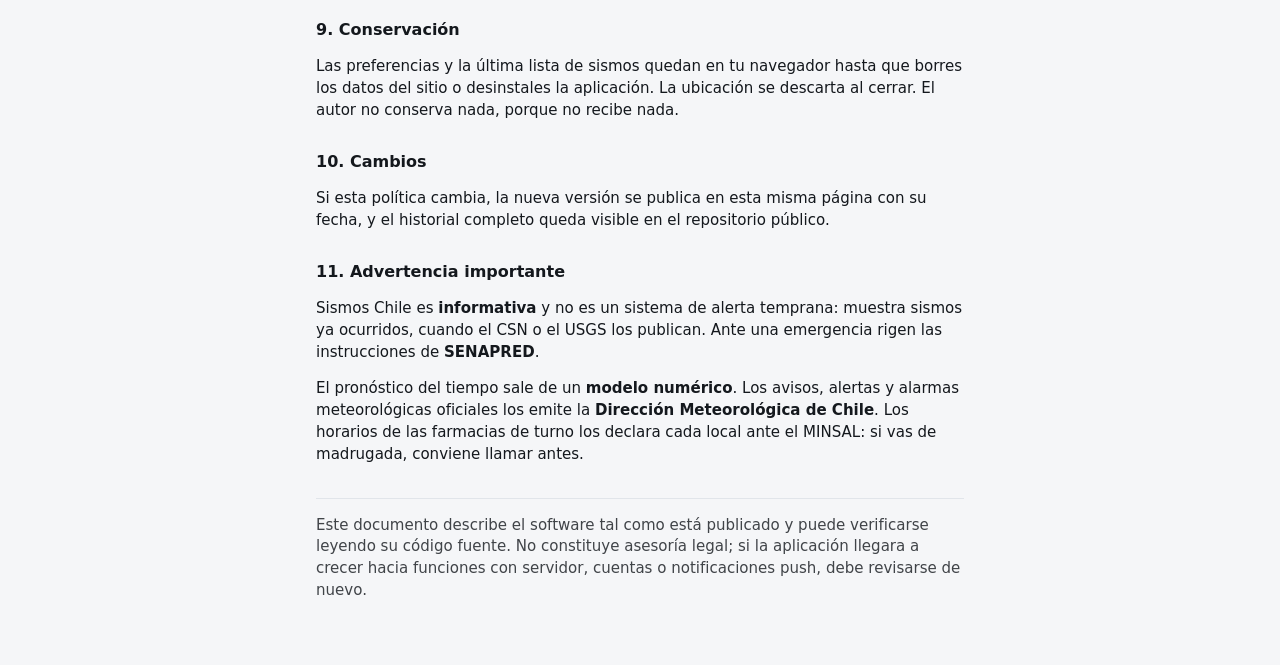
==== commit 0f9e0994: "fix: versionar las URLs para que los despliegues se vean GitHub Pages manda Cache-Control: max-age=6" ====
--- a/privacidad.html
+++ b/privacidad.html
@@ -7,7 +7,7 @@
 <meta name="description" content="Qué datos toca la aplicación Sismos Chile y qué no hace con ellos.">
 <meta name="theme-color" content="#0f1216">
 <link rel="icon" href="icono.svg" type="image/svg+xml">
-<link rel="stylesheet" href="app.css">
+<link rel="stylesheet" href="app.css?v=7">
 </head>
 <body>
 
@@ -106,7 +106,7 @@
 
 <h2>6. Con quién se comparten datos</h2>
 <p>Con nadie, por decisión de diseño. Ahora bien, para que la aplicación funcione tu navegador se
-   conecta a tres servicios de terceros, y en toda conexión de internet el destinatario ve la
+   conecta a seis servicios de terceros, y en toda conexión de internet el destinatario ve la
    dirección IP de origen:</p>
 
 <div class="tabla-scroll">
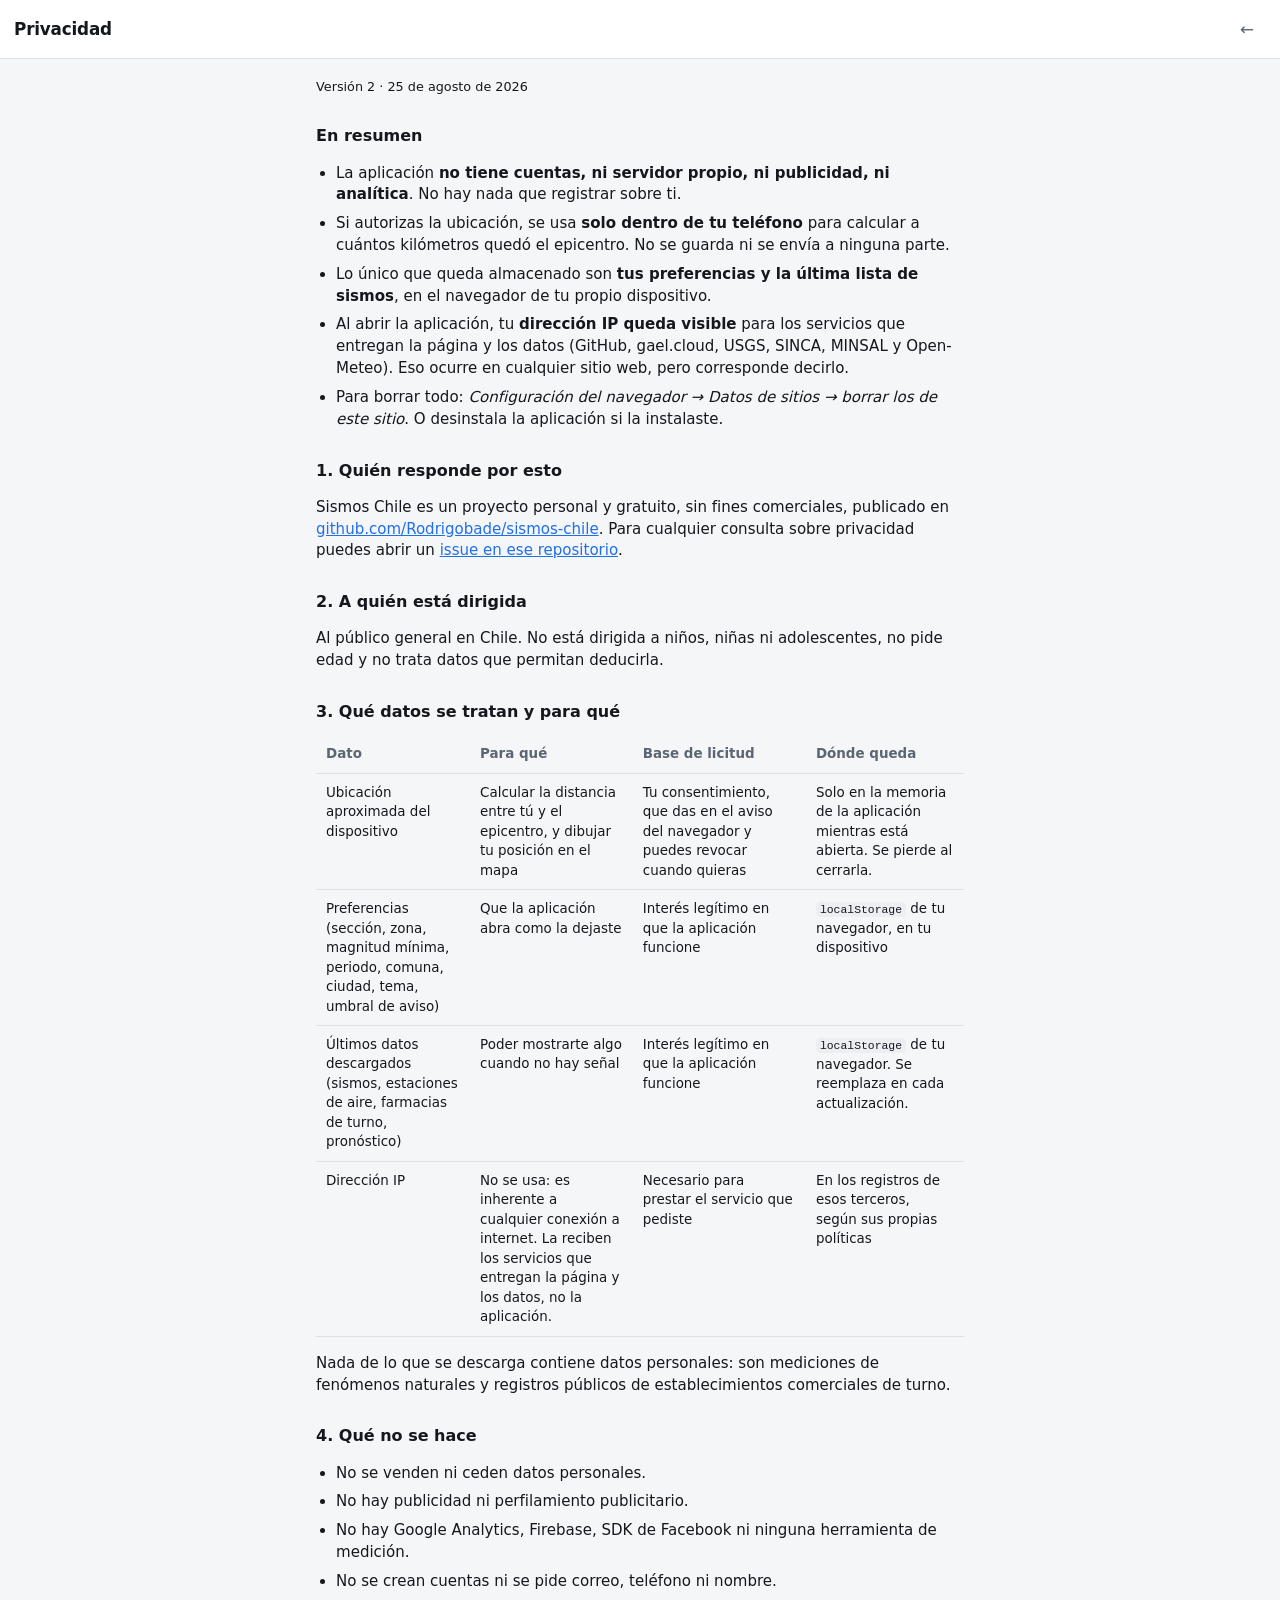
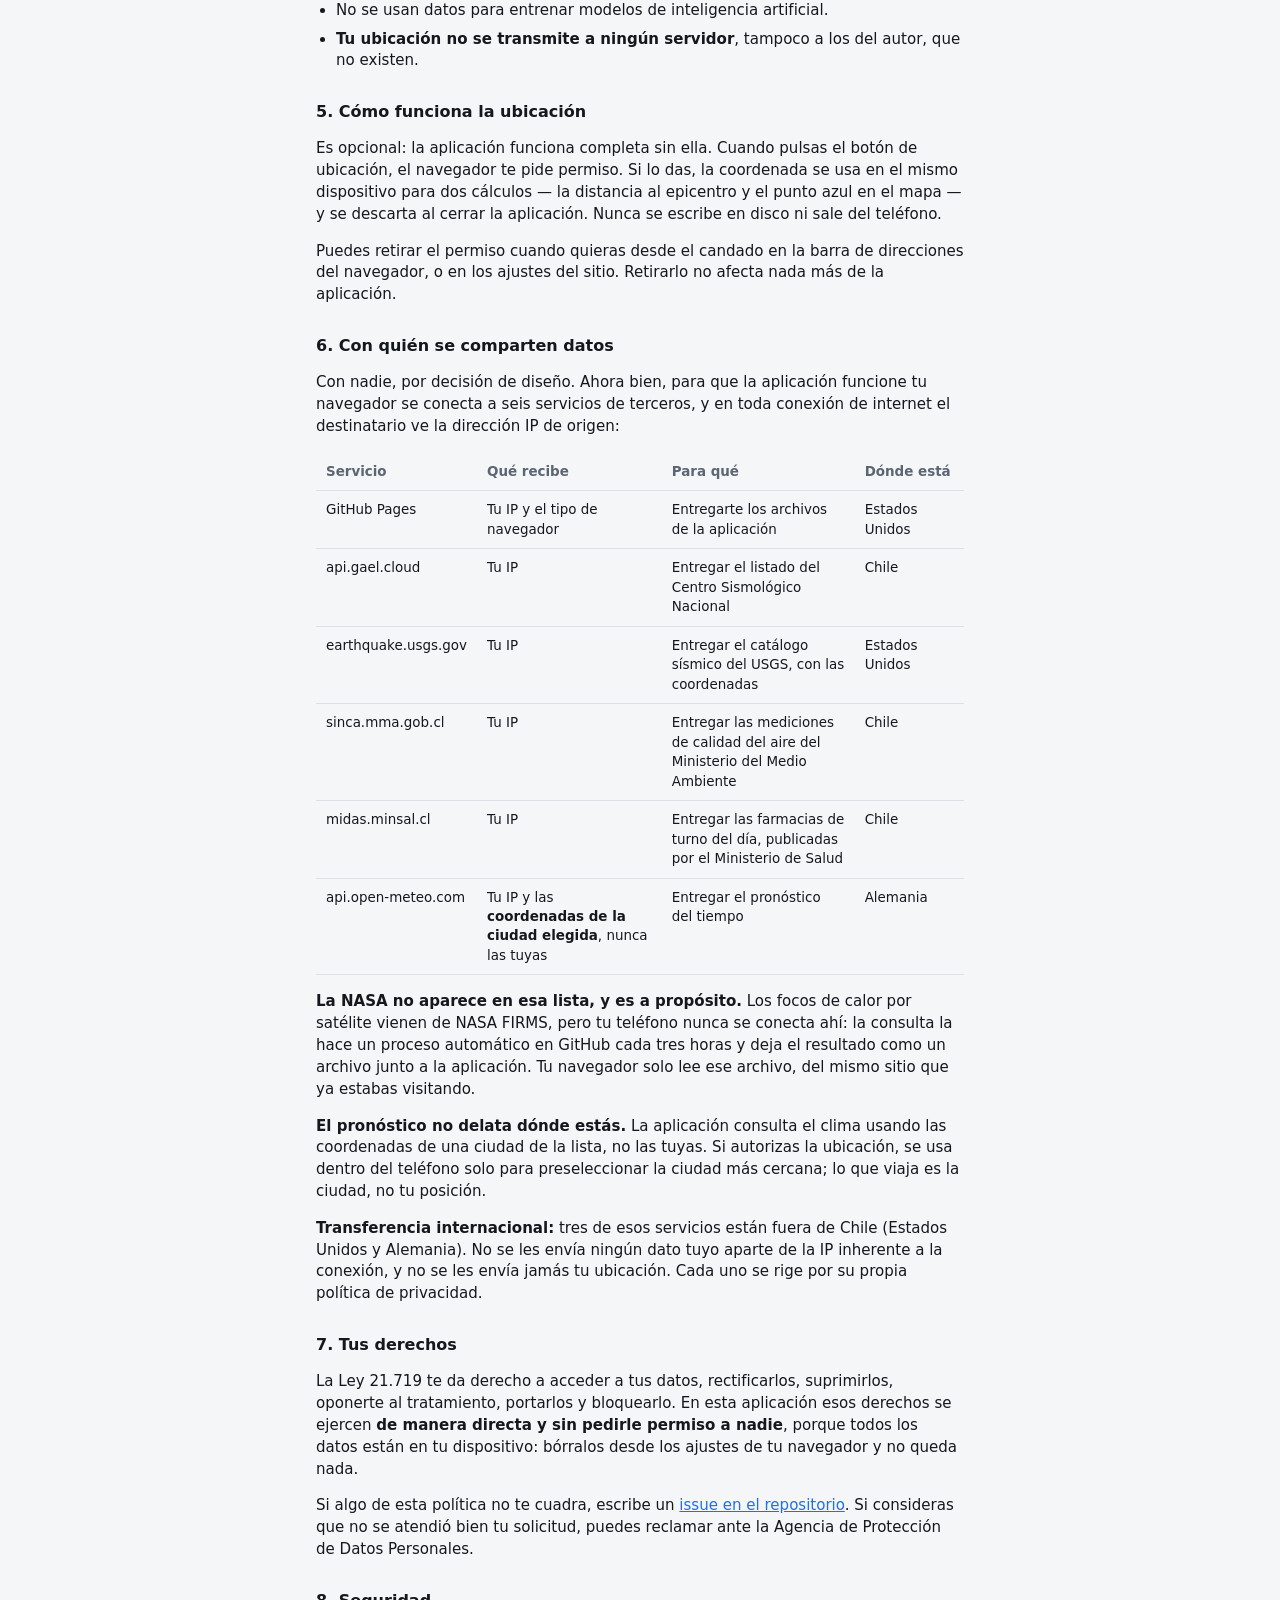
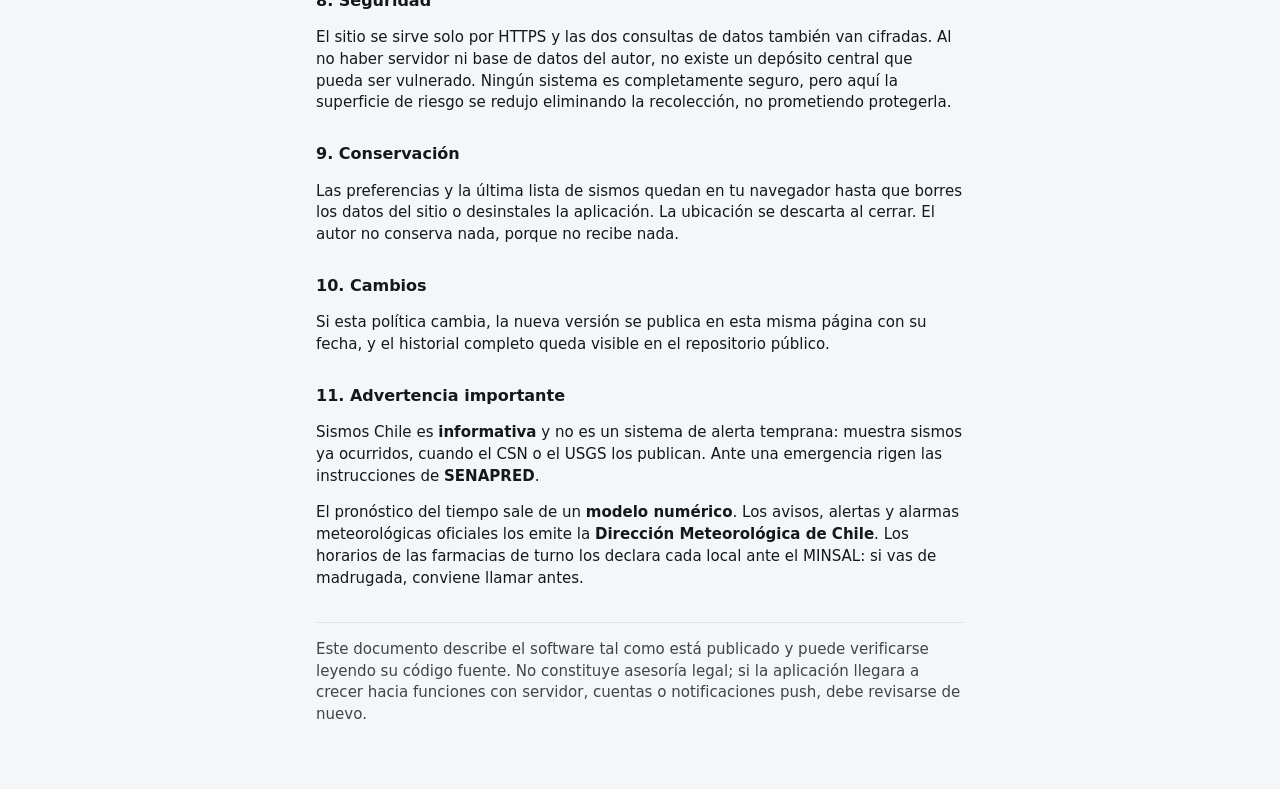
==== commit c835101f: "feat: focos de incendio por satelite, sin exponer la llave FIRMS no manda cabeceras CORS en ningun e" ====
--- a/privacidad.html
+++ b/privacidad.html
@@ -7,7 +7,7 @@
 <meta name="description" content="Qué datos toca la aplicación Sismos Chile y qué no hace con ellos.">
 <meta name="theme-color" content="#0f1216">
 <link rel="icon" href="icono.svg" type="image/svg+xml">
-<link rel="stylesheet" href="app.css?v=7">
+<link rel="stylesheet" href="app.css?v=9">
 </head>
 <body>
 
@@ -146,6 +146,11 @@
 </table>
 </div>
 
+<p><strong>La NASA no aparece en esa lista, y es a propósito.</strong> Los focos de calor por
+   satélite vienen de NASA FIRMS, pero tu teléfono nunca se conecta ahí: la consulta la hace un
+   proceso automático en GitHub cada tres horas y deja el resultado como un archivo junto a la
+   aplicación. Tu navegador solo lee ese archivo, del mismo sitio que ya estabas visitando.</p>
+
 <p><strong>El pronóstico no delata dónde estás.</strong> La aplicación consulta el clima usando las
    coordenadas de una ciudad de la lista, no las tuyas. Si autorizas la ubicación, se usa dentro
    del teléfono solo para preseleccionar la ciudad más cercana; lo que viaja es la ciudad, no tu
